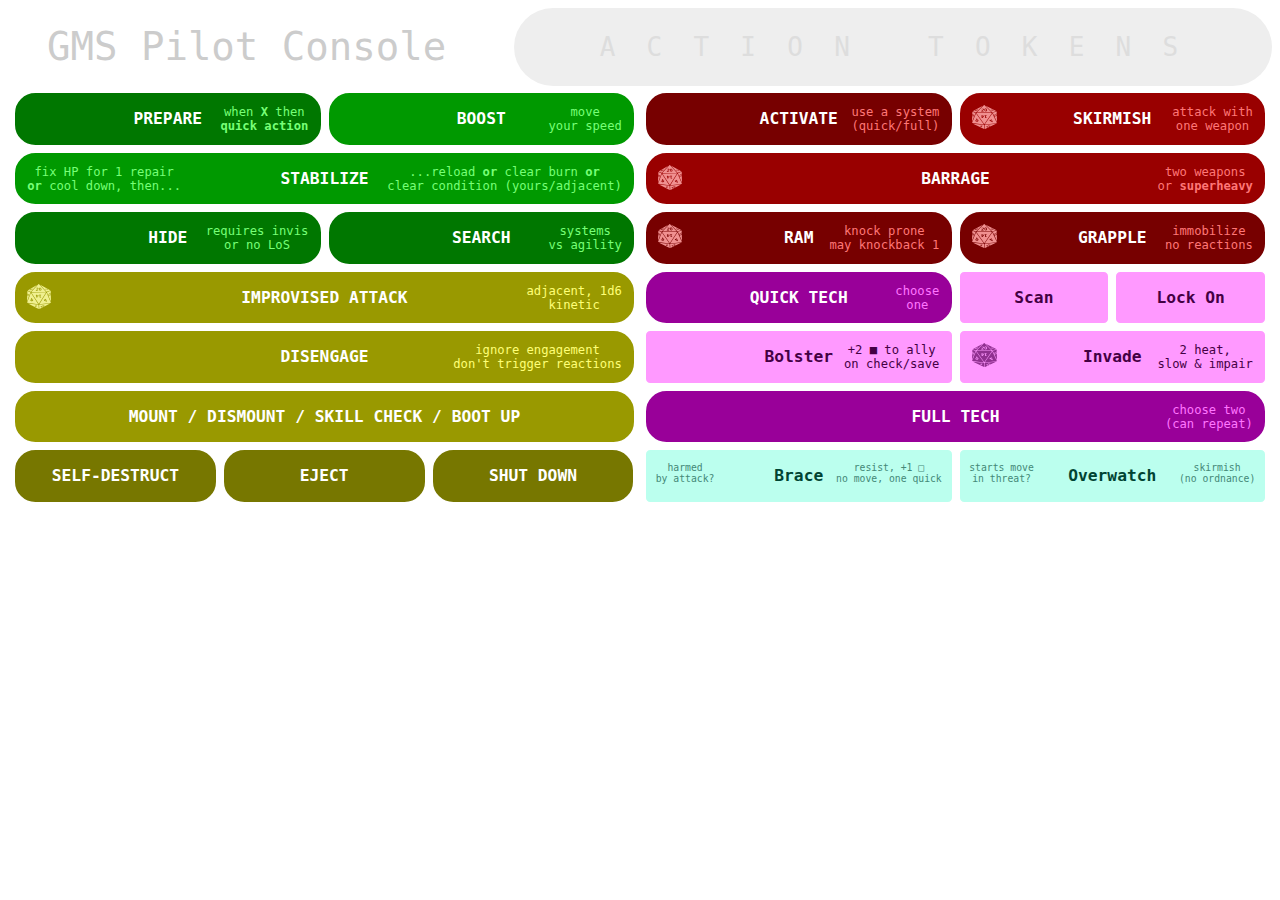
==== pilotconsole/index.htm @ 9775a7df "beta version" ====
<html>
    <head>
        <link rel="stylesheet" href="style.css"/>
    </head>
    <body>

        <div class="header-container">
            <div class="header">
            GMS Pilot Console
            </div>
            <div class="tray">
                A C T I O N &nbsp; T O K E N S 
            </div>
        </div>

        <table class="maingrid">
            <tr class="maingrid">
                <td class="column">
                    <div class="quick">
                        <div class="inner chassis darker">
                            Prepare
                            <div class="desc right">
                                when <b>X</b> then<br>
                                <b>quick action</b>
                            </div>
                        </div>
                    </div>

                    <div class="quick">
                        <div class="inner chassis">
                        Boost
                            <div class="desc right">
                                move<br>your speed
                            </div>
                        </div>
                    </div>

                    <div class="full">
                        <div class="inner chassis">
                        Stabilize
                            <div class="desc left">
                                fix HP for 1 repair<br>
                                <b>or</b> cool down, then...
                            </div>
                            <div class="desc right">
                                ...reload <b>or</b> clear burn <b>or</b><br>
                                clear condition (yours/adjacent)
                            </div>
                        </div>
                    </div>

                    <div class="quick">
                        <div class="inner chassis darker">
                            hide
                            <div class="desc right">
                                requires invis<br>
                                or no LoS
                            </div>
                        </div>
                    </div>

                    <div class="quick">
                        <div class="inner chassis darker">
                            search
                            <div class="desc right">
                                systems<br>
                                vs agility                            </div>
                        </div>
                    </div>



                    <div class="full">
                        <div class="inner misc">
                            Improvised attack
                            <div class="desc left roll">
                                +grit
                            </div>
                            <div class="desc right">
                                adjacent, 1d6<br> kinetic
                            </div>
                        </div>
                    </div>
                    <div class="full">
                        <div class="inner misc">
                            Disengage
                            <div class="desc right">
                                ignore engagement<br>
                                don't trigger reactions
                            </div>
                        </div>
                    </div>
                    <div class="full">
                        <div class="inner misc">
                            Mount / Dismount / Skill check / Boot up
                        </div>
                    </div>

                    <div class="emergency">
                        <div class="inner misc">
                        self-destruct
                        </div>
                    </div>
                    <div class="emergency">
                        <div class="inner misc">
                            eject
                        </div>
                    </div>

                    <div class="emergency">
                        <div class="inner misc">
                            shut down
                        </div>
                    </div>


                </td>
                <td class="column">
                    <div class="quick">
                        <div class="inner weapon darker">
                            Activate

                            <div class="desc right">
                                use a system<br>
                                (quick/full)
                            </div>
                        </div>
                    </div>

                    <div class="quick">
                        <div class="inner weapon">
                        Skirmish
                            <div class="desc left roll">
                                +grit
                            </div>
                            <div class="desc right">
                                attack with<br>one weapon
                            </div>
                        </div>
                    </div>

                    <div class="full">
                        <div class="inner weapon">
                        Barrage
                            <div class="desc left roll">
                                +grit
                            </div>
                            <div class="desc right">
                                two weapons<br>
                                or <b> superheavy</b>
                            </div>
                        </div>
                    </div>

                    <div class="quick">
                        <div class="inner weapon darker">
                            Ram
                            <div class="desc left roll">
                                +grit
                            </div>
                            <div class="desc right">
                                knock prone<br>
                                may knockback 1
                            </div>
                        </div>
                    </div>

                    <div class="quick">
                        <div class="inner weapon darker">
                            Grapple
                            <div class="desc left roll">
                                +grit
                            </div>
                            <div class="desc right">
                                immobilize <br>
                                no reactions
                            </div>
                        </div>
                    </div>

                    <div class="quick">
                        <div class="inner tech">
                            Quick tech
                            <div class="desc right">
                                choose<br>one
                            </div>
                        </div>
                    </div>

                    <div class="quick2">
                        <div class="inner toption">
                            Scan
                        </div>
                    </div>

                    <div class="quick2">
                        <div class="inner toption">
                            Lock On
                        </div>
                    </div>

                    <div class="quick">
                        <div class="inner toption">
                            Bolster
                            <div class="desc right">
                                +2 &#x25A0 to ally<br>
                                on check/save
                            </div>
                        </div>
                    </div>

                    <div class="quick">
                        <div class="inner toption">
                            Invade
                            <div class="desc left roll">
                                +tech
                            </div>
                            <div class="desc right">
                                2 heat,<br>slow & impair<br>
                            </div>
                        </div>
                    </div>



                    <div class="full">
                        <div class="inner tech">
                            Full tech
                            <div class="desc right">
                                choose two<br>
                                (can repeat)
                            </div>
                        </div>
                    </div>


                    <div class="quick">
                        <div class="inner reaction">
                            Brace
                            <div class="desc left">
                                harmed<br>by attack?
                            </div>
                            <div class="desc right">
                                resist, +1 &#9633;<br>
                                no move, one quick
                            </div>
                        </div>
                    </div>
                    <div class="quick">
                        <div class="inner reaction">
                            Overwatch
                            <div class="desc left">
                                starts move<br>
                                in threat?
                            </div>
                            <div class="desc right">
                                skirmish<br>
                                (no ordnance)
                            </div>
                        </div>
                    </div>


                </td>

            </tr>
        </table>
    </body>
</html>
---- pilotconsole/style.css ----
.header-container
{
    width:100%;
    position: relative;
    font-family: monospace;
}
.header
{
    padding-left: 1em;
    font-size: 3em;
    line-height: 2em;
    color: #ccc;
}
.tray {
    background: #eee;
    border-radius: 3em;

    position: absolute;
    right: 0px;
    top: 0px;
    height: 100%;
    width: 60%;
    font-size: 2em;

    text-align: center;
    vertical-align: middle;
    line-height: 3em;

    color: #ddd;

    letter-spacing: 0.3em;
}
.maingrid
{
    width:100%;
    text-align: center;
}
.maingrid tbody {
    padding: 2em;
}
.column
{
    width: 50%;
}
.quick
{
    width: 50%;
    float: left;
}
.quick2
{
    width: 25%;
    float: left;
}
.emergency
{
    width: 33.3%;
    float: left;
}

.full
{
    clear: left;
}
.extended
{
    height: 5em;
    
}
.inner
{
    padding: 1em;
    text-transform: uppercase;
    border-radius: 1.5em;
    border: 0.25em white solid;

    font-family: monospace;
    font-weight: bold;
    font-size: 1.25em;
    position: relative;

}
.inner.weapon
{
    background: #990000;
    color: white;
}
.inner.weapon.darker
{
    background: #770000 !important;
}
.weapon .desc
{
    color: #ff7777;
}
.inner.tech
{
    background: #990099;
    color: white;
}
.tech .desc
{
    color: #ff77ff;
}
.inner.chassis
{
    background: #009900;
    color: white;
}
.inner.chassis.darker
{
    background: #007700 !important;
}
.chassis .desc
{
    color: #77ff77;
}

.inner.reaction
{
    background: #bbffee;
    color: #004433;
    text-transform: none !important;
    padding: 1em !important;
    border-radius: 0.5em !important;
    border: 0.25em white solid;
}
.reaction .desc
{

    padding-top: 0.2em;
    color: #448877;
    font-size: 0.6em;
}

.inner.toption
{
    text-transform: none !important;
    padding: 1em !important;
    border-radius: 0.5em !important;
    border: 0.25em white solid;
    background: #ff99ff;
    color: #440044;
}


.inner.misc
{
    background: #999900;
    color: white;
}
.misc .desc
{
    color: #ffff77;
}

.emergency .inner
{
    background: #777700 !important;
}

.desc
{
    text-transform: none;
    float: right;
    font-size: 0.75em;
    font-weight: normal;
}
.desc.right
{
    position: absolute;
    margin: 1em;
    right: 0px;
    top: 0px;
    height: 100%;
    v-align: center;
}
.desc.left
{
    position: absolute;
    margin: 1em;
    left: 0px;
    top: 0px;
    height: 100%;
    v-align: center;
}

.roll
{
    padding-left: 2.2em;
    padding-top:0.5em;
    background-image: url(d20.svg);
    background-size: 2em 2em;
    background-repeat:no-repeat;
    color: transparent !important;

}

.toption .roll
{
    background-image: url(d20_violet.svg);
}

.misc .roll
{
    background-image: url(d20_yellow.svg);
}
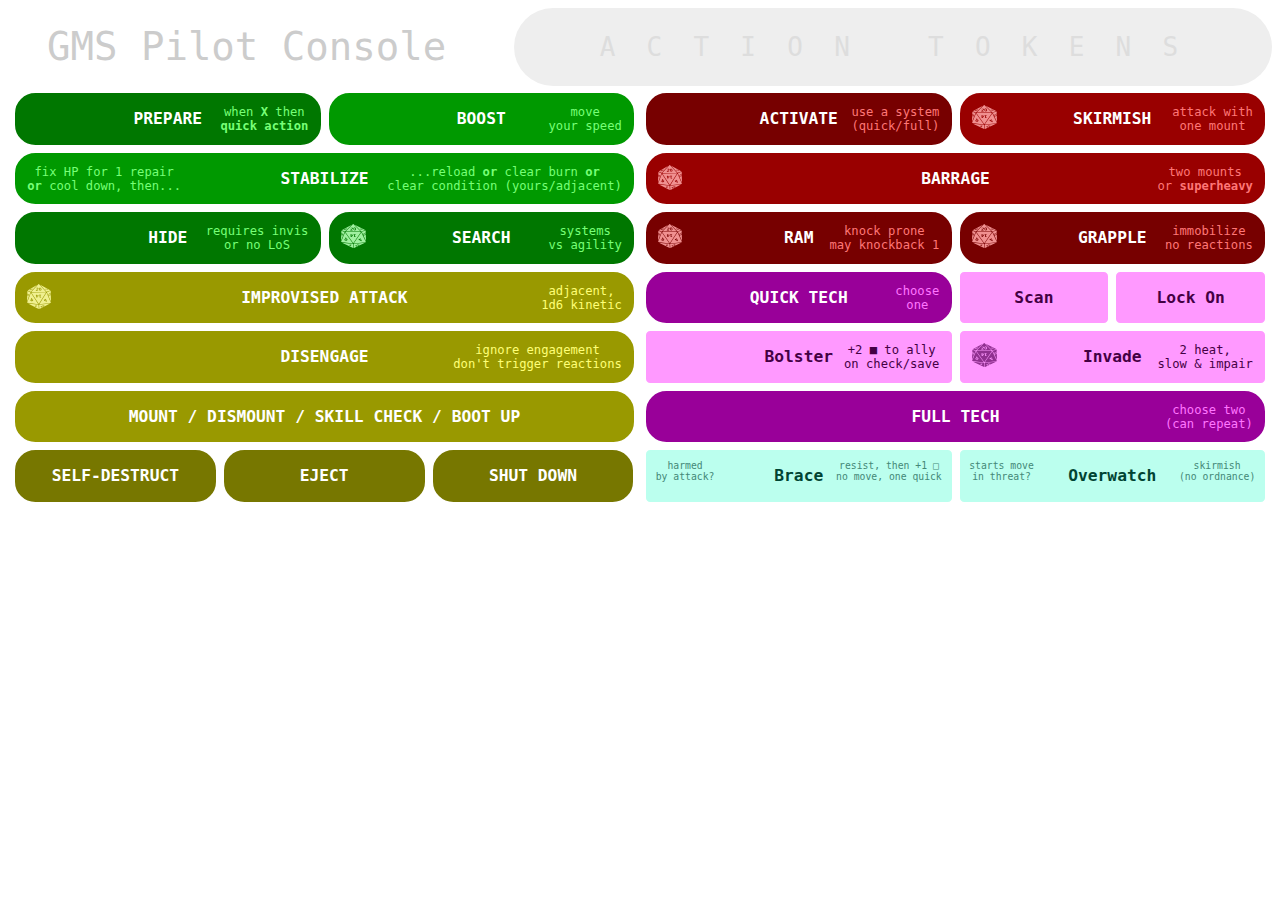
==== commit ac7af3cb: "stuff" ====
--- a/pilotconsole/index.htm
+++ b/pilotconsole/index.htm
@@ -62,6 +62,9 @@
                     <div class="quick">
                         <div class="inner chassis darker">
                             search
+                            <div class="desc left roll">
+                                .
+                            </div>
                             <div class="desc right">
                                 systems<br>
                                 vs agility                            </div>
@@ -77,7 +80,7 @@
                                 +grit
                             </div>
                             <div class="desc right">
-                                adjacent, 1d6<br> kinetic
+                                adjacent, <br>1d6 kinetic
                             </div>
                         </div>
                     </div>
@@ -97,7 +100,7 @@
                     </div>
 
                     <div class="emergency">
-                        <div class="inner misc">
+                        <div class="inner misc reduced">
                         self-destruct
                         </div>
                     </div>
@@ -134,7 +137,7 @@
                                 +grit
                             </div>
                             <div class="desc right">
-                                attack with<br>one weapon
+                                attack with<br>one mount
                             </div>
                         </div>
                     </div>
@@ -146,7 +149,7 @@
                                 +grit
                             </div>
                             <div class="desc right">
-                                two weapons<br>
+                                two mounts<br>
                                 or <b> superheavy</b>
                             </div>
                         </div>
@@ -241,7 +244,7 @@
                                 harmed<br>by attack?
                             </div>
                             <div class="desc right">
-                                resist, +1 &#9633;<br>
+                                resist, then +1 &#9633;<br>
                                 no move, one quick
                             </div>
                         </div>
--- a/pilotconsole/style.css
+++ b/pilotconsole/style.css
@@ -1,3 +1,4 @@
+
 .header-container
 {
     width:100%;
@@ -127,8 +128,8 @@
 }
 .reaction .desc
 {
-
-    padding-top: 0.2em;
+    /*padding-top: 0.2em;*/
+    vertical-align: middle;
     color: #448877;
     font-size: 0.6em;
 }
@@ -187,8 +188,8 @@
 
 .roll
 {
-    padding-left: 2.2em;
-    padding-top:0.5em;
+    padding-left: 2.2in;
+    padding-top:0.5in;
     background-image: url(d20.svg);
     background-size: 2em 2em;
     background-repeat:no-repeat;
@@ -206,3 +207,30 @@
     background-image: url(d20_yellow.svg);
 }
 
+.chassis .roll
+{
+    background-image: url(d20_green.svg);
+}
+
+@media print {
+    .header {
+        font-size: 2em !important;
+        line-height: 2.5em !important;
+    }
+    .tray {
+        font-size: 1.5em !important;
+        line-height: 3.4em !important;
+    }
+    .desc {
+        margin-top: 0.16in !important;
+        font-size: 0.5em !important;
+    }
+    .reaction .desc {
+        font-size: 0.4em !important;
+    }
+    .reduced {
+        padding-left: 0in;
+        padding-right: 0in;
+    }
+
+}
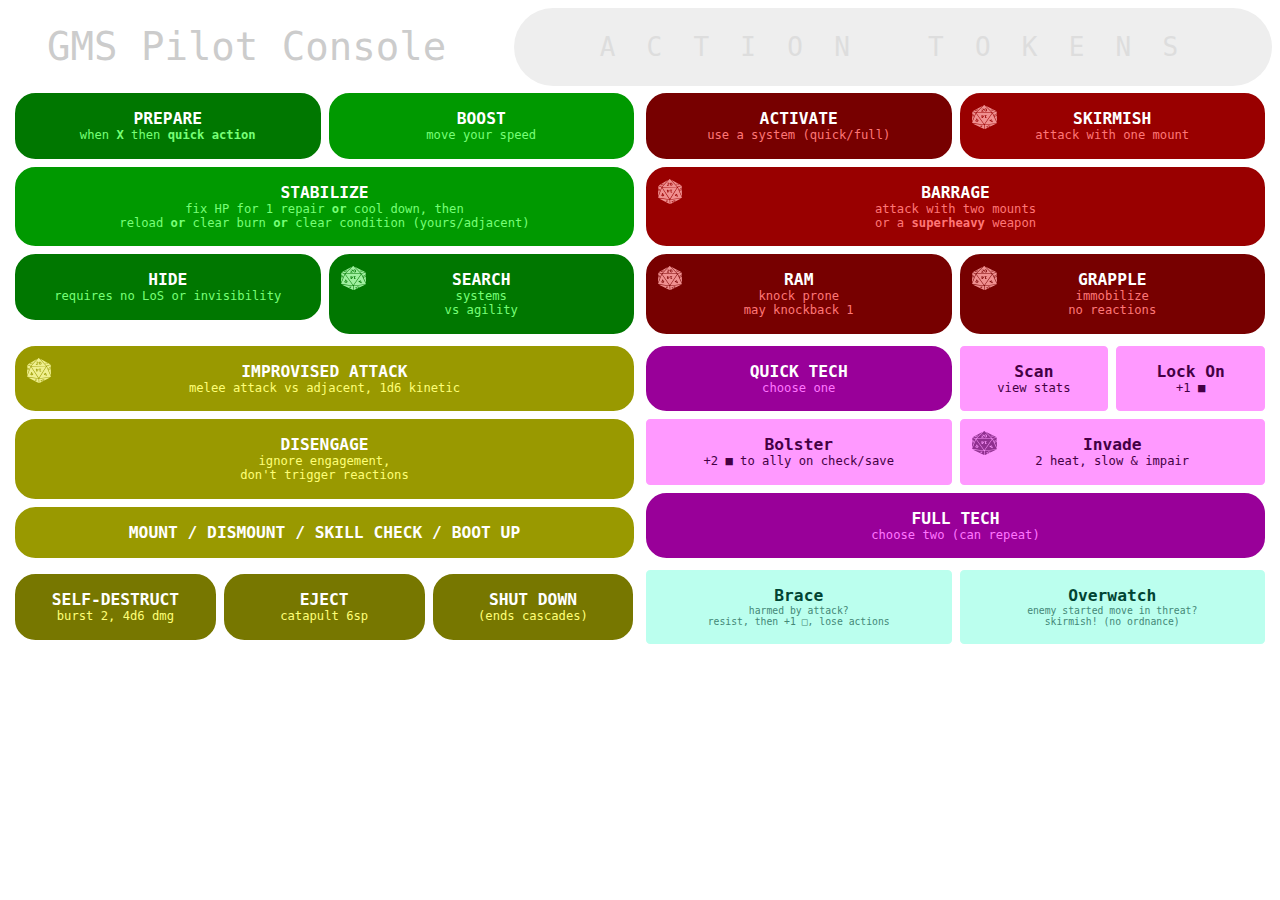
==== commit 20004a1d: "vertical layout" ====
--- a/pilotconsole/index.htm
+++ b/pilotconsole/index.htm
@@ -20,7 +20,7 @@
                         <div class="inner chassis darker">
                             Prepare
                             <div class="desc right">
-                                when <b>X</b> then<br>
+                                when <b>X</b> then
                                 <b>quick action</b>
                             </div>
                         </div>
@@ -30,7 +30,7 @@
                         <div class="inner chassis">
                         Boost
                             <div class="desc right">
-                                move<br>your speed
+                                move your speed
                             </div>
                         </div>
                     </div>
@@ -39,11 +39,10 @@
                         <div class="inner chassis">
                         Stabilize
                             <div class="desc left">
-                                fix HP for 1 repair<br>
-                                <b>or</b> cool down, then...
-                            </div>
-                            <div class="desc right">
-                                ...reload <b>or</b> clear burn <b>or</b><br>
+                            </div>
+                            <div class="desc right">
+                                fix HP for 1 repair <b>or</b> cool down, then<br>
+                                reload <b>or</b> clear burn <b>or</b> 
                                 clear condition (yours/adjacent)
                             </div>
                         </div>
@@ -53,8 +52,8 @@
                         <div class="inner chassis darker">
                             hide
                             <div class="desc right">
-                                requires invis<br>
-                                or no LoS
+                                requires no LoS
+                                or invisibility
                             </div>
                         </div>
                     </div>
@@ -66,55 +65,15 @@
                                 .
                             </div>
                             <div class="desc right">
-                                systems<br>
-                                vs agility                            </div>
-                        </div>
-                    </div>
-
-
-
-                    <div class="full">
-                        <div class="inner misc">
-                            Improvised attack
-                            <div class="desc left roll">
-                                +grit
-                            </div>
-                            <div class="desc right">
-                                adjacent, <br>1d6 kinetic
-                            </div>
-                        </div>
-                    </div>
-                    <div class="full">
-                        <div class="inner misc">
-                            Disengage
-                            <div class="desc right">
-                                ignore engagement<br>
-                                don't trigger reactions
-                            </div>
-                        </div>
-                    </div>
-                    <div class="full">
-                        <div class="inner misc">
-                            Mount / Dismount / Skill check / Boot up
-                        </div>
-                    </div>
-
-                    <div class="emergency">
-                        <div class="inner misc reduced">
-                        self-destruct
-                        </div>
-                    </div>
-                    <div class="emergency">
-                        <div class="inner misc">
-                            eject
-                        </div>
-                    </div>
-
-                    <div class="emergency">
-                        <div class="inner misc">
-                            shut down
-                        </div>
-                    </div>
+                                systems <br>
+                                vs agility
+                            </div>
+                        </div>
+                    </div>
+                </td>
+                
+
+
 
 
                 </td>
@@ -124,7 +83,7 @@
                             Activate
 
                             <div class="desc right">
-                                use a system<br>
+                                use a system 
                                 (quick/full)
                             </div>
                         </div>
@@ -137,7 +96,7 @@
                                 +grit
                             </div>
                             <div class="desc right">
-                                attack with<br>one mount
+                                attack with one mount
                             </div>
                         </div>
                     </div>
@@ -149,10 +108,10 @@
                                 +grit
                             </div>
                             <div class="desc right">
-                                two mounts<br>
-                                or <b> superheavy</b>
-                            </div>
-                        </div>
+                                attack with two mounts <br>
+                                or a <b> superheavy</b> weapon
+                            </div>
+
                     </div>
 
                     <div class="quick">
@@ -162,7 +121,7 @@
                                 +grit
                             </div>
                             <div class="desc right">
-                                knock prone<br>
+                                knock prone <br>
                                 may knockback 1
                             </div>
                         </div>
@@ -175,17 +134,55 @@
                                 +grit
                             </div>
                             <div class="desc right">
-                                immobilize <br>
+                                immobilize<br>
                                 no reactions
                             </div>
                         </div>
                     </div>
 
+
+
+
+
+                </td>
+
+            </tr>
+            <tr class="maingrid">
+                <td class="column">
+
+                    <div class="full">
+                        <div class="inner misc">
+                            Improvised attack
+                            <div class="desc left roll">
+                                +grit
+                            </div>
+                            <div class="desc right">
+                                melee attack vs adjacent, 1d6 kinetic
+                            </div>
+                        </div>
+                    </div>
+                    <div class="full">
+                        <div class="inner misc">
+                            Disengage
+                            <div class="desc right">
+                                ignore engagement,<br>
+                                don't trigger reactions
+                            </div>
+                        </div>
+                    </div>
+                    <div class="full">
+                        <div class="inner misc">
+                            Mount / Dismount / Skill check / Boot up
+                        </div>
+                    </div>
+
+                </td>
+                <td class="column">
                     <div class="quick">
                         <div class="inner tech">
                             Quick tech
                             <div class="desc right">
-                                choose<br>one
+                                choose one
                             </div>
                         </div>
                     </div>
@@ -193,12 +190,18 @@
                     <div class="quick2">
                         <div class="inner toption">
                             Scan
+                            <div class="desc right">
+                                view stats
+                            </div>
                         </div>
                     </div>
 
                     <div class="quick2">
-                        <div class="inner toption">
+                        <div class="inner toption reduced">
                             Lock On
+                            <div class="desc right reduced">
+                                +1 &#x25A0 
+                            </div>
                         </div>
                     </div>
 
@@ -206,7 +209,7 @@
                         <div class="inner toption">
                             Bolster
                             <div class="desc right">
-                                +2 &#x25A0 to ally<br>
+                                +2 &#x25A0 to ally 
                                 on check/save
                             </div>
                         </div>
@@ -219,7 +222,7 @@
                                 +tech
                             </div>
                             <div class="desc right">
-                                2 heat,<br>slow & impair<br>
+                                2 heat, slow & impair 
                             </div>
                         </div>
                     </div>
@@ -230,22 +233,52 @@
                         <div class="inner tech">
                             Full tech
                             <div class="desc right">
-                                choose two<br>
+                                choose two 
                                 (can repeat)
                             </div>
                         </div>
                     </div>
 
 
+                </td>
+            </tr>
+            <tr class="maingrid">
+                <td class="column">
+                    <div class="emergency">
+                        <div class="inner misc reduced">
+                            self-destruct
+                            <div class="desc right">
+                                burst 2, 4d6 dmg
+                            </div>
+                        </div>
+                    </div>
+                    <div class="emergency">
+                        <div class="inner misc">
+                            eject
+                            <div class="desc right">
+                                catapult 6sp
+                            </div>
+                        </div>
+                    </div>
+
+                    <div class="emergency">
+                        <div class="inner misc">
+                            shut down
+                            <div class="desc right">
+                                (ends cascades)
+                            </div>
+                        </div>
+                    </div>
+                </td>
+                <td class="column">
                     <div class="quick">
                         <div class="inner reaction">
                             Brace
                             <div class="desc left">
-                                harmed<br>by attack?
-                            </div>
-                            <div class="desc right">
-                                resist, then +1 &#9633;<br>
-                                no move, one quick
+                            </div>
+                            <div class="desc right">
+                                harmed by attack?<br>
+                                resist, then +1 &#9633;, lose actions
                             </div>
                         </div>
                     </div>
@@ -253,19 +286,14 @@
                         <div class="inner reaction">
                             Overwatch
                             <div class="desc left">
-                                starts move<br>
-                                in threat?
-                            </div>
-                            <div class="desc right">
-                                skirmish<br>
-                                (no ordnance)
-                            </div>
-                        </div>
-                    </div>
-
-
-                </td>
-
+                            </div>
+                            <div class="desc right">
+                                enemy started move in threat?<br>
+                                skirmish! (no ordnance)
+                            </div>
+                        </div>
+                    </div>
+                </td>
             </tr>
         </table>
     </body>
--- a/pilotconsole/style.css
+++ b/pilotconsole/style.css
@@ -134,12 +134,18 @@
     font-size: 0.6em;
 }
 
+.reaction .desc .right
+{
+    /*padding-top: 0.2em;*/
+    vertical-align: middle;
+    color: #448877;
+    font-size: 0.6em;
+}
+
 .inner.toption
 {
     text-transform: none !important;
-    padding: 1em !important;
     border-radius: 0.5em !important;
-    border: 0.25em white solid;
     background: #ff99ff;
     color: #440044;
 }
@@ -169,12 +175,7 @@
 }
 .desc.right
 {
-    position: absolute;
-    margin: 1em;
-    right: 0px;
-    top: 0px;
-    height: 100%;
-    v-align: center;
+    float: none;
 }
 .desc.left
 {
@@ -221,13 +222,13 @@
         font-size: 1.5em !important;
         line-height: 3.4em !important;
     }
-    .desc {
+    /*.desc {
         margin-top: 0.16in !important;
         font-size: 0.5em !important;
     }
     .reaction .desc {
         font-size: 0.4em !important;
-    }
+    }*/
     .reduced {
         padding-left: 0in;
         padding-right: 0in;
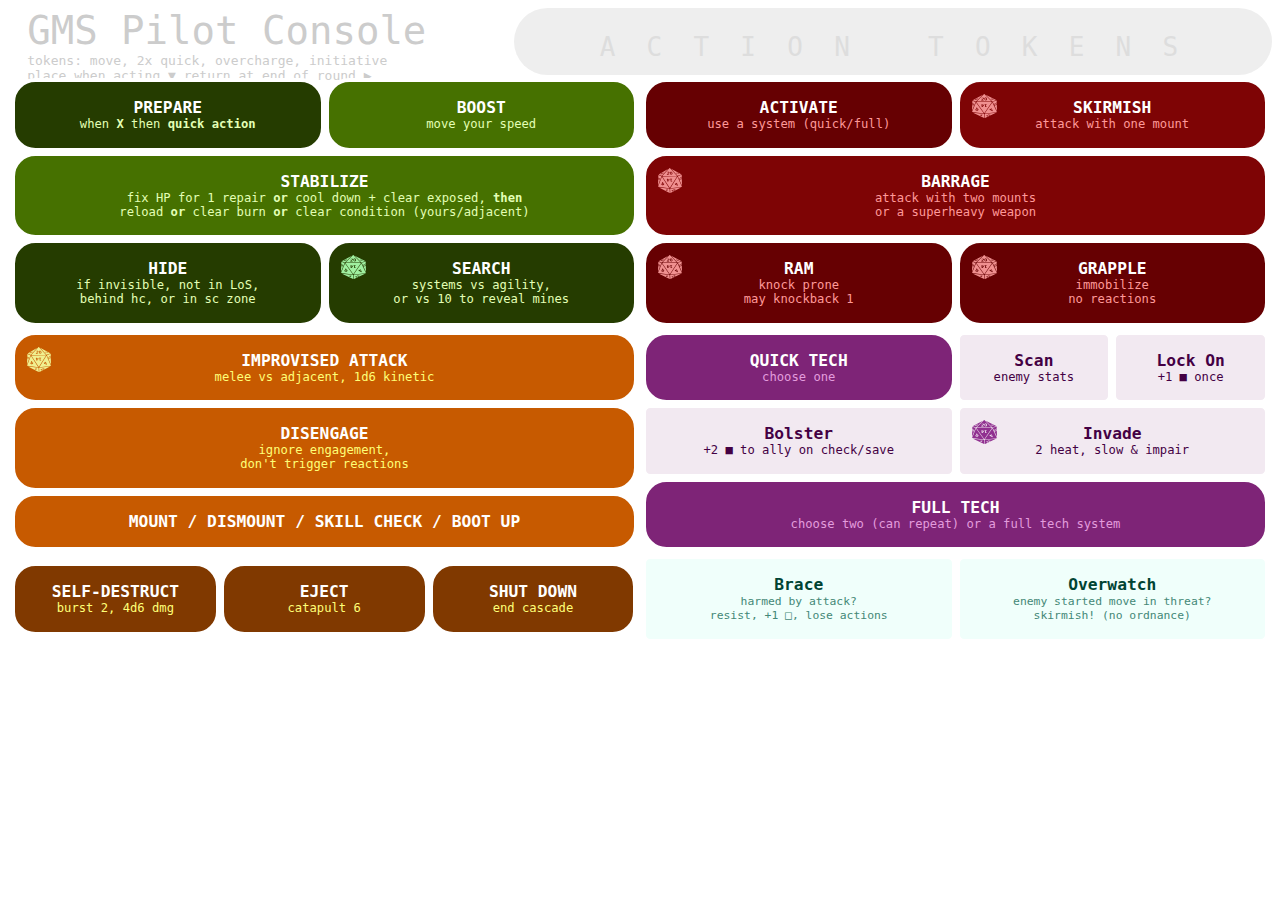
==== commit 146fa936: "new color scheme" ====
--- a/pilotconsole/index.htm
+++ b/pilotconsole/index.htm
@@ -8,6 +8,10 @@
             <div class="header">
             GMS Pilot Console
             </div>
+            <div class="instructions">
+                tokens: move, 2x quick, overcharge, initiative <br>
+                place when acting &#9660; return at end of round &#9654;
+            </div>
             <div class="tray">
                 A C T I O N &nbsp; T O K E N S 
             </div>
@@ -36,13 +40,13 @@
                     </div>
 
                     <div class="full">
-                        <div class="inner chassis">
+                        <div class="inner chassis reduced">
                         Stabilize
                             <div class="desc left">
                             </div>
                             <div class="desc right">
-                                fix HP for 1 repair <b>or</b> cool down, then<br>
-                                reload <b>or</b> clear burn <b>or</b> 
+                                fix HP for 1 repair <b>or</b> cool down + clear exposed, <b>then</b><br>
+                                reload <b>or</b> clear burn <b>or</b>
                                 clear condition (yours/adjacent)
                             </div>
                         </div>
@@ -52,8 +56,8 @@
                         <div class="inner chassis darker">
                             hide
                             <div class="desc right">
-                                requires no LoS
-                                or invisibility
+                                if invisible, not in LoS,<br>
+                                behind hc, or in sc zone
                             </div>
                         </div>
                     </div>
@@ -65,8 +69,8 @@
                                 .
                             </div>
                             <div class="desc right">
-                                systems <br>
-                                vs agility
+                                systems vs agility,<br>
+                                or vs 10 to reveal mines
                             </div>
                         </div>
                     </div>
@@ -109,7 +113,7 @@
                             </div>
                             <div class="desc right">
                                 attack with two mounts <br>
-                                or a <b> superheavy</b> weapon
+                                or a superheavy weapon
                             </div>
 
                     </div>
@@ -157,7 +161,7 @@
                                 +grit
                             </div>
                             <div class="desc right">
-                                melee attack vs adjacent, 1d6 kinetic
+                                melee vs adjacent, 1d6 kinetic
                             </div>
                         </div>
                     </div>
@@ -188,10 +192,10 @@
                     </div>
 
                     <div class="quick2">
-                        <div class="inner toption">
+                        <div class="inner toption reduced">
                             Scan
-                            <div class="desc right">
-                                view stats
+                            <div class="desc right reduced">
+                                enemy stats
                             </div>
                         </div>
                     </div>
@@ -200,7 +204,7 @@
                         <div class="inner toption reduced">
                             Lock On
                             <div class="desc right reduced">
-                                +1 &#x25A0 
+                                +1 &#x25A0 once
                             </div>
                         </div>
                     </div>
@@ -234,7 +238,7 @@
                             Full tech
                             <div class="desc right">
                                 choose two 
-                                (can repeat)
+                                (can repeat) or a full tech system
                             </div>
                         </div>
                     </div>
@@ -256,7 +260,7 @@
                         <div class="inner misc">
                             eject
                             <div class="desc right">
-                                catapult 6sp
+                                catapult 6
                             </div>
                         </div>
                     </div>
@@ -265,20 +269,20 @@
                         <div class="inner misc">
                             shut down
                             <div class="desc right">
-                                (ends cascades)
-                            </div>
-                        </div>
-                    </div>
-                </td>
-                <td class="column">
-                    <div class="quick">
-                        <div class="inner reaction">
+                                end cascade
+                            </div>
+                        </div>
+                    </div>
+                </td>
+                <td class="column">
+                    <div class="quick">
+                        <div class="inner reaction reduced">
                             Brace
                             <div class="desc left">
                             </div>
-                            <div class="desc right">
+                            <div class="desc right reduced">
                                 harmed by attack?<br>
-                                resist, then +1 &#9633;, lose actions
+                                resist, +1 &#9633;, lose actions
                             </div>
                         </div>
                     </div>
--- a/pilotconsole/style.css
+++ b/pilotconsole/style.css
@@ -4,13 +4,18 @@
     width:100%;
     position: relative;
     font-family: monospace;
+    height: 0.7in;
 }
 .header
 {
-    padding-left: 1em;
+    padding-left: 0.2in;
     font-size: 3em;
-    line-height: 2em;
     color: #ccc;
+}
+.instructions {
+    padding-left: 0.2in;
+    color: #ccc;
+    
 }
 .tray {
     background: #eee;
@@ -83,43 +88,46 @@
 }
 .inner.weapon
 {
-    background: #990000;
+    /*background: #900002;*/
+    background: #7e0405;
     color: white;
 }
 .inner.weapon.darker
 {
-    background: #770000 !important;
+    background: #660002 !important;
 }
 .weapon .desc
 {
-    color: #ff7777;
+    color: #ff9999;
 }
 .inner.tech
 {
-    background: #990099;
+    background: #7e2477;
     color: white;
 }
 .tech .desc
 {
-    color: #ff77ff;
+    color: #e39cdd;
 }
 .inner.chassis
 {
-    background: #009900;
+    /*background: #68bd45; - lancer basic*/ 
+    background: #467100;
     color: white;
 }
 .inner.chassis.darker
 {
-    background: #007700 !important;
+    background: #253c00 !important;
 }
 .chassis .desc
 {
-    color: #77ff77;
+    /*color: #bbff4d;*/
+    color: #e3ffb5;
 }
 
 .inner.reaction
 {
-    background: #bbffee;
+    background: #f0fffb;
     color: #004433;
     text-transform: none !important;
     padding: 1em !important;
@@ -131,7 +139,7 @@
     /*padding-top: 0.2em;*/
     vertical-align: middle;
     color: #448877;
-    font-size: 0.6em;
+    font-size: 0.7em;
 }
 
 .reaction .desc .right
@@ -146,14 +154,14 @@
 {
     text-transform: none !important;
     border-radius: 0.5em !important;
-    background: #ff99ff;
+    background: #f2e9f1;
     color: #440044;
 }
 
 
 .inner.misc
 {
-    background: #999900;
+    background: #c75a00;
     color: white;
 }
 .misc .desc
@@ -163,7 +171,7 @@
 
 .emergency .inner
 {
-    background: #777700 !important;
+    background: #803900 !important;
 }
 
 .desc
@@ -216,7 +224,6 @@
 @media print {
     .header {
         font-size: 2em !important;
-        line-height: 2.5em !important;
     }
     .tray {
         font-size: 1.5em !important;
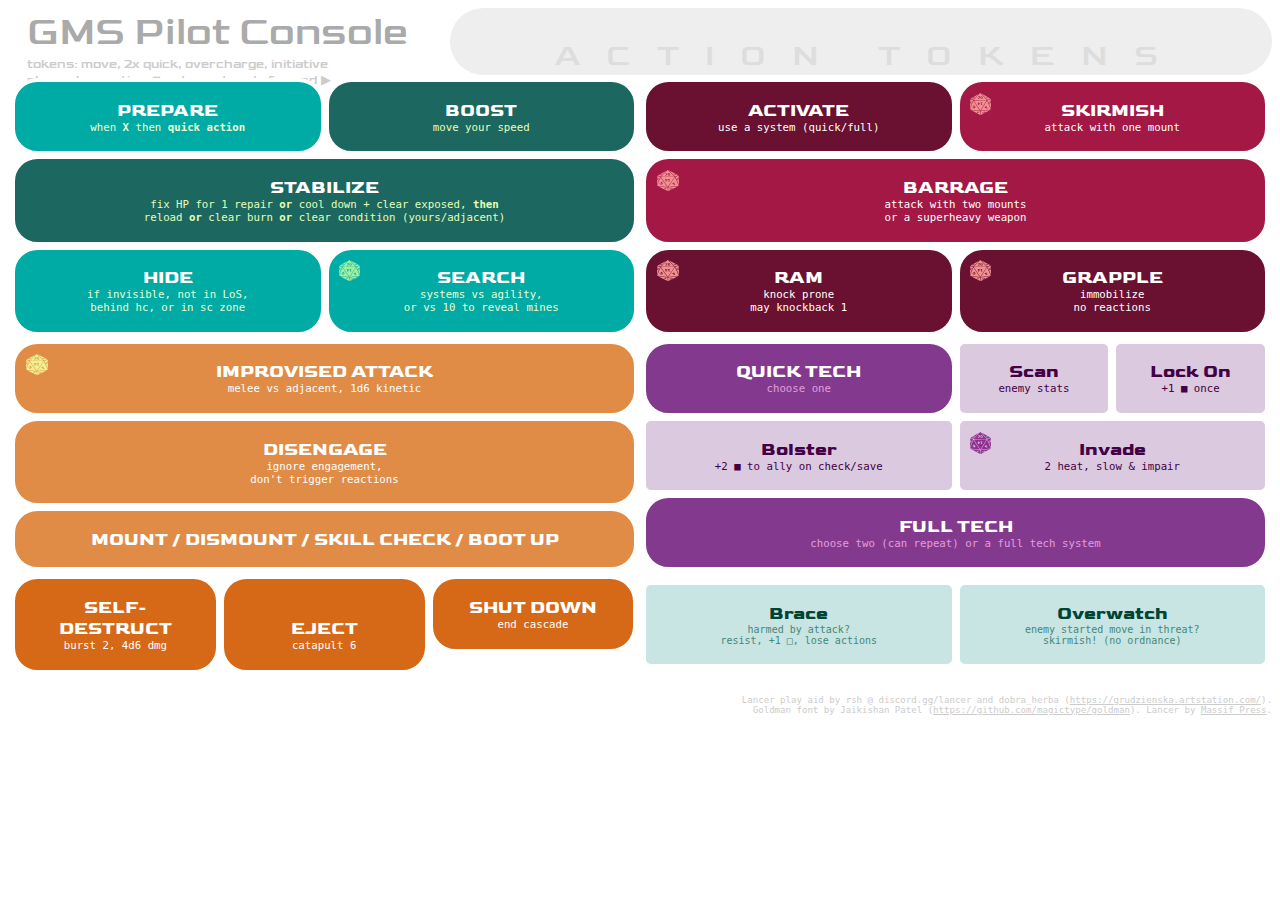
==== commit fc9fa4aa: "epic visual overhaul" ====
--- a/pilotconsole/index.htm
+++ b/pilotconsole/index.htm
@@ -1,5 +1,7 @@
 <html>
     <head>
+        <link rel="preconnect" href="https://fonts.gstatic.com"/>
+        <link href="https://fonts.googleapis.com/css2?family=Goldman&display=swap" rel="stylesheet"/>
         <link rel="stylesheet" href="style.css"/>
     </head>
     <body>
@@ -258,6 +260,7 @@
                     </div>
                     <div class="emergency">
                         <div class="inner misc">
+                            <br>
                             eject
                             <div class="desc right">
                                 catapult 6
@@ -300,5 +303,13 @@
                 </td>
             </tr>
         </table>
+
+
+        <br>
+        <div class="copyright">
+            Lancer play aid by rsh @ discord.gg/lancer and dobra_herba (<a href="https://grudzienska.artstation.com/">https://grudzienska.artstation.com/</a>).<br>
+            Goldman font by Jaikishan Patel (<a href="https://github.com/magictype/goldman">https://github.com/magictype/goldman</a>).
+            Lancer by <a href="https://massif-press.itch.io/">Massif Press</a>.
+        </div>
     </body>
 </html>
--- a/pilotconsole/style.css
+++ b/pilotconsole/style.css
@@ -4,16 +4,19 @@
     width:100%;
     position: relative;
     font-family: monospace;
+    font-family: 'Goldman', cursive;
     height: 0.7in;
 }
 .header
 {
     padding-left: 0.2in;
     font-size: 3em;
-    color: #ccc;
+    font-size: 2.5em;
+    color: #aaa;
 }
 .instructions {
     padding-left: 0.2in;
+    font-size: 0.8em;
     color: #ccc;
     
 }
@@ -25,7 +28,7 @@
     right: 0px;
     top: 0px;
     height: 100%;
-    width: 60%;
+    width: 65%;
     font-size: 2em;
 
     text-align: center;
@@ -80,29 +83,41 @@
     border-radius: 1.5em;
     border: 0.25em white solid;
 
+    font-family: 'Goldman', cursive;
+    font-weight: bold;
+    font-size: 1.1em;
+    /*font-size: 1.25em;*/
+    position: relative;
+
+}
+.desc
+{
     font-family: monospace;
-    font-weight: bold;
-    font-size: 1.25em;
-    position: relative;
-
 }
 .inner.weapon
 {
     /*background: #900002;*/
-    background: #7e0405;
+    /*color: #a10000;*/
+    background: #d56917;
+    background: #703050;
+    background: #a31844;
     color: white;
 }
 .inner.weapon.darker
 {
-    background: #660002 !important;
+    background: #e08c47;
+    background: #953c66;
+    background: #6a1030;
 }
 .weapon .desc
 {
-    color: #ff9999;
+    /*color: #6c0202;*/
+    /*color: #ff9999;*/
 }
 .inner.tech
 {
-    background: #7e2477;
+    background: #7c2678;
+    background: #833A8e;
     color: white;
 }
 .tech .desc
@@ -112,22 +127,53 @@
 .inner.chassis
 {
     /*background: #68bd45; - lancer basic*/ 
-    background: #467100;
+    background: #1d6761 ;
     color: white;
 }
 .inner.chassis.darker
 {
-    background: #253c00 !important;
+    background: #00aaa5 !important;
 }
 .chassis .desc
 {
+    color: #e3ffb5;
     /*color: #bbff4d;*/
-    color: #e3ffb5;
+}
+.chassis.darker .desc
+{
+    color: #ebffcf;
+}
+.inner.toption
+{
+    text-transform: none !important;
+    border-radius: 0.5em !important;
+    background: #dac9df;
+    color: #440044;
+}
+
+
+.inner.misc
+{
+    color: white;
+    background: #703050;
+    background: #d56917;
+    background: #a4254a;
+    background: #e08c47;
+}
+.misc .desc
+{
+    /*color: #ffff77;*/
+}
+
+.emergency .inner
+{
+    background: #a4254a;
+    background: #d56917;
 }
 
 .inner.reaction
 {
-    background: #f0fffb;
+    background: #c8e4e3;
     color: #004433;
     text-transform: none !important;
     padding: 1em !important;
@@ -150,29 +196,6 @@
     font-size: 0.6em;
 }
 
-.inner.toption
-{
-    text-transform: none !important;
-    border-radius: 0.5em !important;
-    background: #f2e9f1;
-    color: #440044;
-}
-
-
-.inner.misc
-{
-    background: #c75a00;
-    color: white;
-}
-.misc .desc
-{
-    color: #ffff77;
-}
-
-.emergency .inner
-{
-    background: #803900 !important;
-}
 
 .desc
 {
@@ -221,9 +244,21 @@
     background-image: url(d20_green.svg);
 }
 
+.copyright {
+    text-align:right;
+    float: right;
+    font-size: 0.7em;
+    font-family: monospace;
+    color: #ccc;
+}
+.copyright a {
+    color: #ccc !important; 
+}
+
 @media print {
     .header {
         font-size: 2em !important;
+        font-size: 1.5em !important;
     }
     .tray {
         font-size: 1.5em !important;
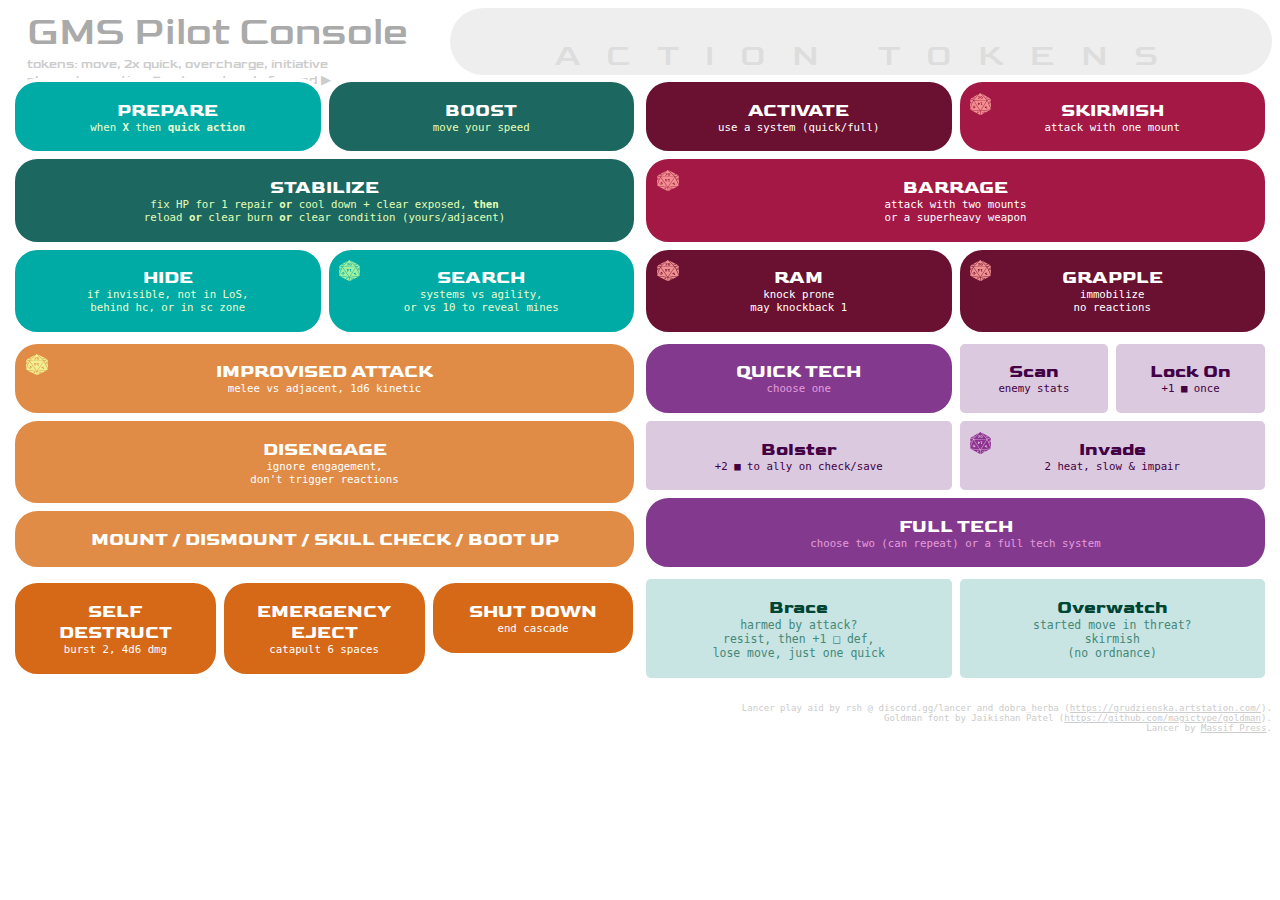
==== commit 51a8417c: "misc fixes" ====
--- a/pilotconsole/index.htm
+++ b/pilotconsole/index.htm
@@ -252,7 +252,7 @@
                 <td class="column">
                     <div class="emergency">
                         <div class="inner misc reduced">
-                            self-destruct
+                            self<br>destruct
                             <div class="desc right">
                                 burst 2, 4d6 dmg
                             </div>
@@ -260,10 +260,10 @@
                     </div>
                     <div class="emergency">
                         <div class="inner misc">
-                            <br>
+                            emergency
                             eject
                             <div class="desc right">
-                                catapult 6
+                                catapult 6 spaces
                             </div>
                         </div>
                     </div>
@@ -285,7 +285,8 @@
                             </div>
                             <div class="desc right reduced">
                                 harmed by attack?<br>
-                                resist, +1 &#9633;, lose actions
+                                resist, then +1 &#9633; def,<br>
+                                lose move, just one quick
                             </div>
                         </div>
                     </div>
@@ -295,8 +296,9 @@
                             <div class="desc left">
                             </div>
                             <div class="desc right">
-                                enemy started move in threat?<br>
-                                skirmish! (no ordnance)
+                                started move in threat?<br>
+                                skirmish<br>
+                                (no ordnance)
                             </div>
                         </div>
                     </div>
@@ -308,7 +310,7 @@
         <br>
         <div class="copyright">
             Lancer play aid by rsh @ discord.gg/lancer and dobra_herba (<a href="https://grudzienska.artstation.com/">https://grudzienska.artstation.com/</a>).<br>
-            Goldman font by Jaikishan Patel (<a href="https://github.com/magictype/goldman">https://github.com/magictype/goldman</a>).
+            Goldman font by Jaikishan Patel (<a href="https://github.com/magictype/goldman">https://github.com/magictype/goldman</a>).<br>
             Lancer by <a href="https://massif-press.itch.io/">Massif Press</a>.
         </div>
     </body>
--- a/pilotconsole/style.css
+++ b/pilotconsole/style.css
@@ -185,16 +185,9 @@
     /*padding-top: 0.2em;*/
     vertical-align: middle;
     color: #448877;
-    font-size: 0.7em;
-}
-
-.reaction .desc .right
-{
-    /*padding-top: 0.2em;*/
-    vertical-align: middle;
-    color: #448877;
-    font-size: 0.6em;
-}
+    font-size: 0.8em;
+}
+
 
 
 .desc
@@ -262,7 +255,7 @@
     }
     .tray {
         font-size: 1.5em !important;
-        line-height: 3.4em !important;
+        line-height: 2.9em !important;
     }
     /*.desc {
         margin-top: 0.16in !important;
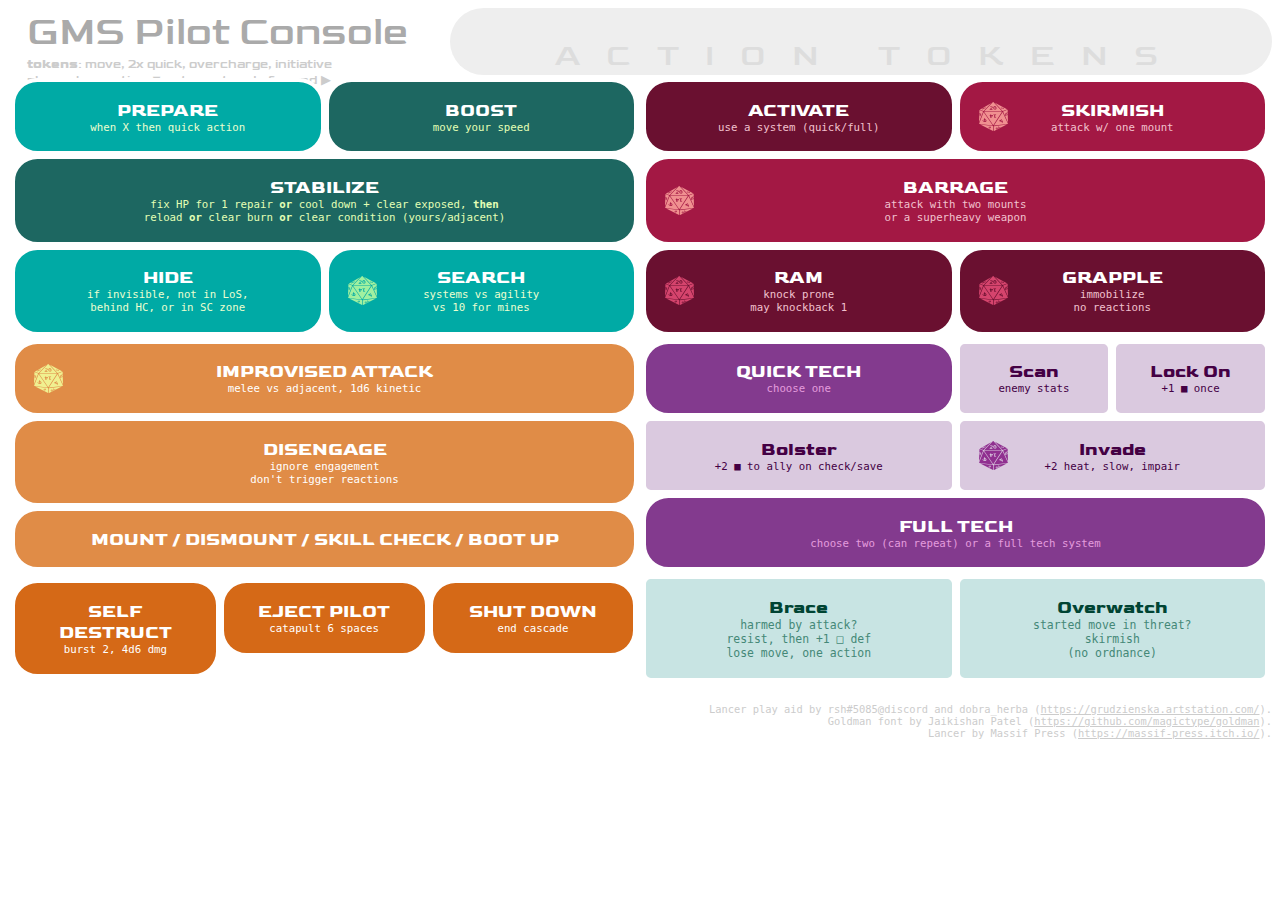
==== commit 0b7bccc8: "beta version" ====
--- a/pilotconsole/index.htm
+++ b/pilotconsole/index.htm
@@ -11,7 +11,7 @@
             GMS Pilot Console
             </div>
             <div class="instructions">
-                tokens: move, 2x quick, overcharge, initiative <br>
+                <b>tokens</b>: move, 2x quick, overcharge, initiative <br>
                 place when acting &#9660; return at end of round &#9654;
             </div>
             <div class="tray">
@@ -26,8 +26,8 @@
                         <div class="inner chassis darker">
                             Prepare
                             <div class="desc right">
-                                when <b>X</b> then
-                                <b>quick action</b>
+                                when X then
+                                quick action
                             </div>
                         </div>
                     </div>
@@ -59,7 +59,7 @@
                             hide
                             <div class="desc right">
                                 if invisible, not in LoS,<br>
-                                behind hc, or in sc zone
+                                behind HC, or in SC zone
                             </div>
                         </div>
                     </div>
@@ -71,8 +71,8 @@
                                 .
                             </div>
                             <div class="desc right">
-                                systems vs agility,<br>
-                                or vs 10 to reveal mines
+                                systems vs agility<br>
+                                vs 10 for mines
                             </div>
                         </div>
                     </div>
@@ -102,7 +102,7 @@
                                 +grit
                             </div>
                             <div class="desc right">
-                                attack with one mount
+                                attack w/ one mount
                             </div>
                         </div>
                     </div>
@@ -171,7 +171,7 @@
                         <div class="inner misc">
                             Disengage
                             <div class="desc right">
-                                ignore engagement,<br>
+                                ignore engagement<br>
                                 don't trigger reactions
                             </div>
                         </div>
@@ -228,7 +228,7 @@
                                 +tech
                             </div>
                             <div class="desc right">
-                                2 heat, slow & impair 
+                                +2 heat, slow, impair 
                             </div>
                         </div>
                     </div>
@@ -260,8 +260,8 @@
                     </div>
                     <div class="emergency">
                         <div class="inner misc">
-                            emergency
                             eject
+                            pilot
                             <div class="desc right">
                                 catapult 6 spaces
                             </div>
@@ -285,8 +285,8 @@
                             </div>
                             <div class="desc right reduced">
                                 harmed by attack?<br>
-                                resist, then +1 &#9633; def,<br>
-                                lose move, just one quick
+                                resist, then +1 &#9633; def<br>
+                                lose move, one action
                             </div>
                         </div>
                     </div>
@@ -309,9 +309,9 @@
 
         <br>
         <div class="copyright">
-            Lancer play aid by rsh @ discord.gg/lancer and dobra_herba (<a href="https://grudzienska.artstation.com/">https://grudzienska.artstation.com/</a>).<br>
+            Lancer play aid by rsh#5085@discord and dobra_herba (<a href="https://grudzienska.artstation.com/">https://grudzienska.artstation.com/</a>).<br>
             Goldman font by Jaikishan Patel (<a href="https://github.com/magictype/goldman">https://github.com/magictype/goldman</a>).<br>
-            Lancer by <a href="https://massif-press.itch.io/">Massif Press</a>.
+            Lancer by Massif Press (<a href="https://massif-press.itch.io/">https://massif-press.itch.io/</a>).
         </div>
     </body>
 </html>
--- a/pilotconsole/style.css
+++ b/pilotconsole/style.css
@@ -111,6 +111,7 @@
 }
 .weapon .desc
 {
+    color: #f1c1ce;
     /*color: #6c0202;*/
     /*color: #ff9999;*/
 }
@@ -192,6 +193,7 @@
 
 .desc
 {
+    position: relative;
     text-transform: none;
     float: right;
     font-size: 0.75em;
@@ -199,12 +201,14 @@
 }
 .desc.right
 {
+    z-index: 10;
     float: none;
 }
 .desc.left
 {
+    z-index: 1;
     position: absolute;
-    margin: 1em;
+    /*margin: 1em;*/
     left: 0px;
     top: 0px;
     height: 100%;
@@ -213,13 +217,22 @@
 
 .roll
 {
+    margin-top: 0in;
+    margin-left: 0.2in;
     padding-left: 2.2in;
-    padding-top:0.5in;
+    /*padding-top:0.5in;*/
     background-image: url(d20.svg);
-    background-size: 2em 2em;
+    background-position: left center;
+    background-size: 0.3in 0.3in;
     background-repeat:no-repeat;
     color: transparent !important;
 
+}
+
+.weapon.darker .roll
+{
+    /*background-image: url(d20_new.svg);*/
+    background-image: url(d20_darkred.svg);
 }
 
 .toption .roll
@@ -240,7 +253,7 @@
 .copyright {
     text-align:right;
     float: right;
-    font-size: 0.7em;
+    font-size: 0.8em;
     font-family: monospace;
     color: #ccc;
 }
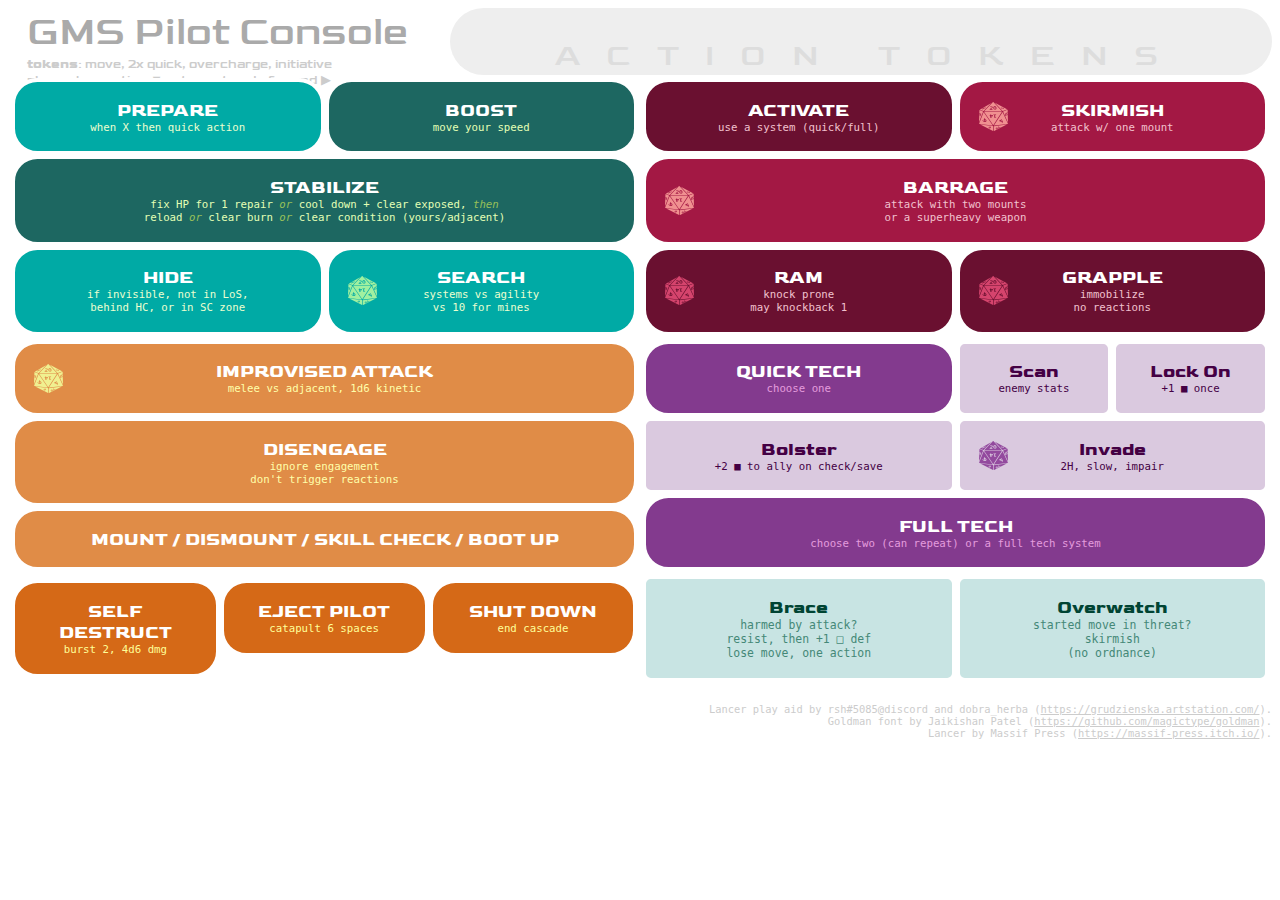
==== commit e026bf9f: "beta v2" ====
--- a/pilotconsole/index.htm
+++ b/pilotconsole/index.htm
@@ -47,8 +47,8 @@
                             <div class="desc left">
                             </div>
                             <div class="desc right">
-                                fix HP for 1 repair <b>or</b> cool down + clear exposed, <b>then</b><br>
-                                reload <b>or</b> clear burn <b>or</b>
+                                fix HP for 1 repair <i>or</i> cool down + clear exposed, <i>then</i><br>
+                                reload <i>or</i> clear burn <i>or</i>
                                 clear condition (yours/adjacent)
                             </div>
                         </div>
@@ -228,7 +228,7 @@
                                 +tech
                             </div>
                             <div class="desc right">
-                                +2 heat, slow, impair 
+                                2H, slow, impair 
                             </div>
                         </div>
                     </div>
--- a/pilotconsole/style.css
+++ b/pilotconsole/style.css
@@ -117,7 +117,7 @@
 }
 .inner.tech
 {
-    background: #7c2678;
+    /*background: #7c2678;*/
     background: #833A8e;
     color: white;
 }
@@ -163,13 +163,17 @@
 }
 .misc .desc
 {
-    /*color: #ffff77;*/
+    color: #ffffaa;
 }
 
 .emergency .inner
 {
     background: #a4254a;
     background: #d56917;
+}
+.emergency .desc
+{
+    color: #ffff99;
 }
 
 .inner.reaction
@@ -237,6 +241,7 @@
 
 .toption .roll
 {
+    /*margin-left: 0.1in;*/
     background-image: url(d20_violet.svg);
 }
 
@@ -260,6 +265,12 @@
 .copyright a {
     color: #ccc !important; 
 }
+i {
+    /*color: #7ecc00;*/
+    /*color: #719438;*/
+    color: #98c059;
+
+}
 
 @media print {
     .header {
